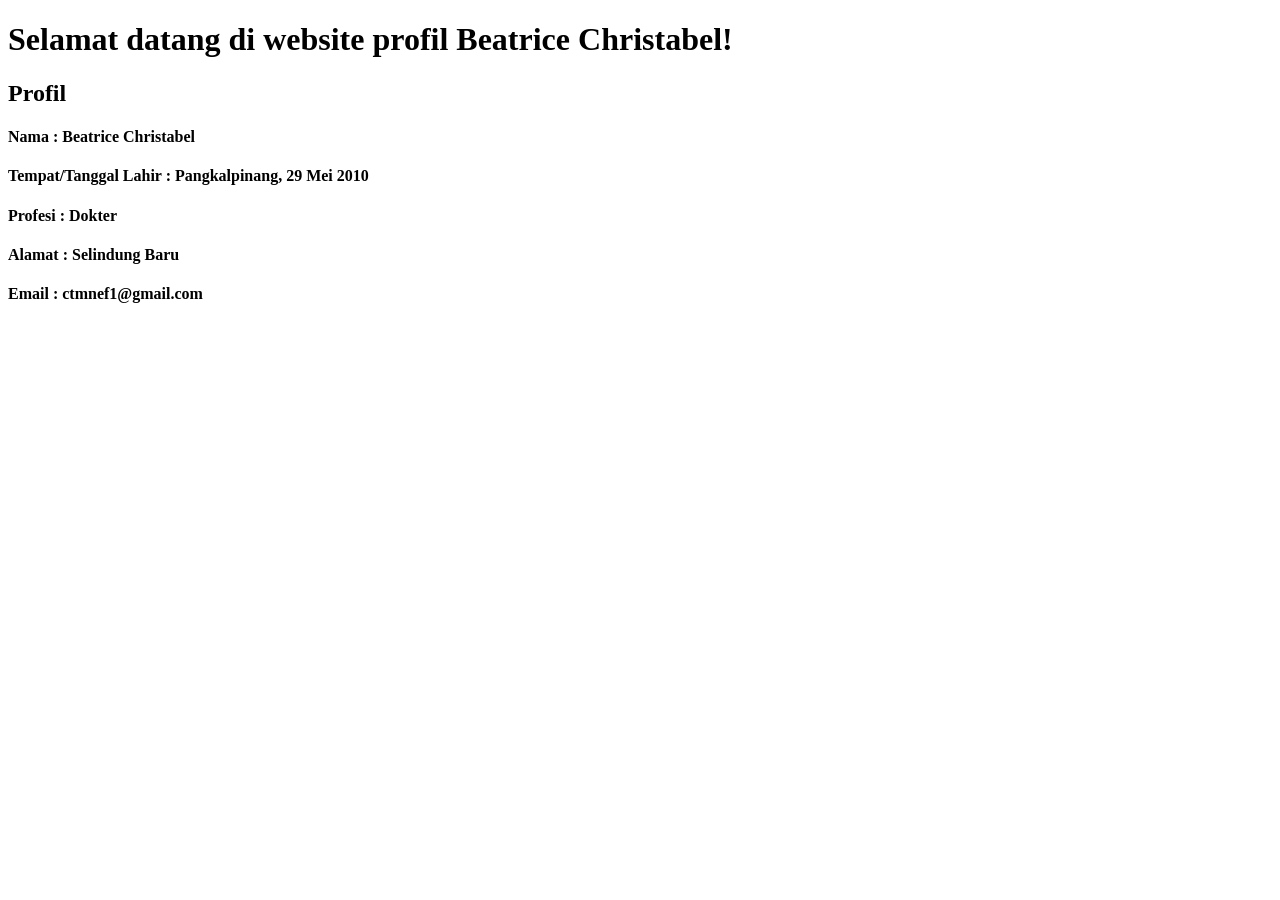
==== index.html @ 9c0854cb "first commit" ====
<!DOCTYPE html>
<html lang="en">
<head>
    <meta charset="UTF-8">
    <meta name="viewport" content="width=device-width, initial-scale=1.0">
    <title>profil - Beatrice Christabel</title>
</head>
<body>
    <h1> Selamat datang di website profil Beatrice Christabel!</h1>
    <h2>Profil</h2>
    <h4>Nama : Beatrice Christabel</h4>
    <h4>Tempat/Tanggal Lahir : Pangkalpinang, 29 Mei 2010</h4>
    <h4>Profesi : Dokter</h4>
    <h4>Alamat : Selindung Baru</h4>
    <h4>Email : ctmnef1@gmail.com</h4> 
</body>
</html>
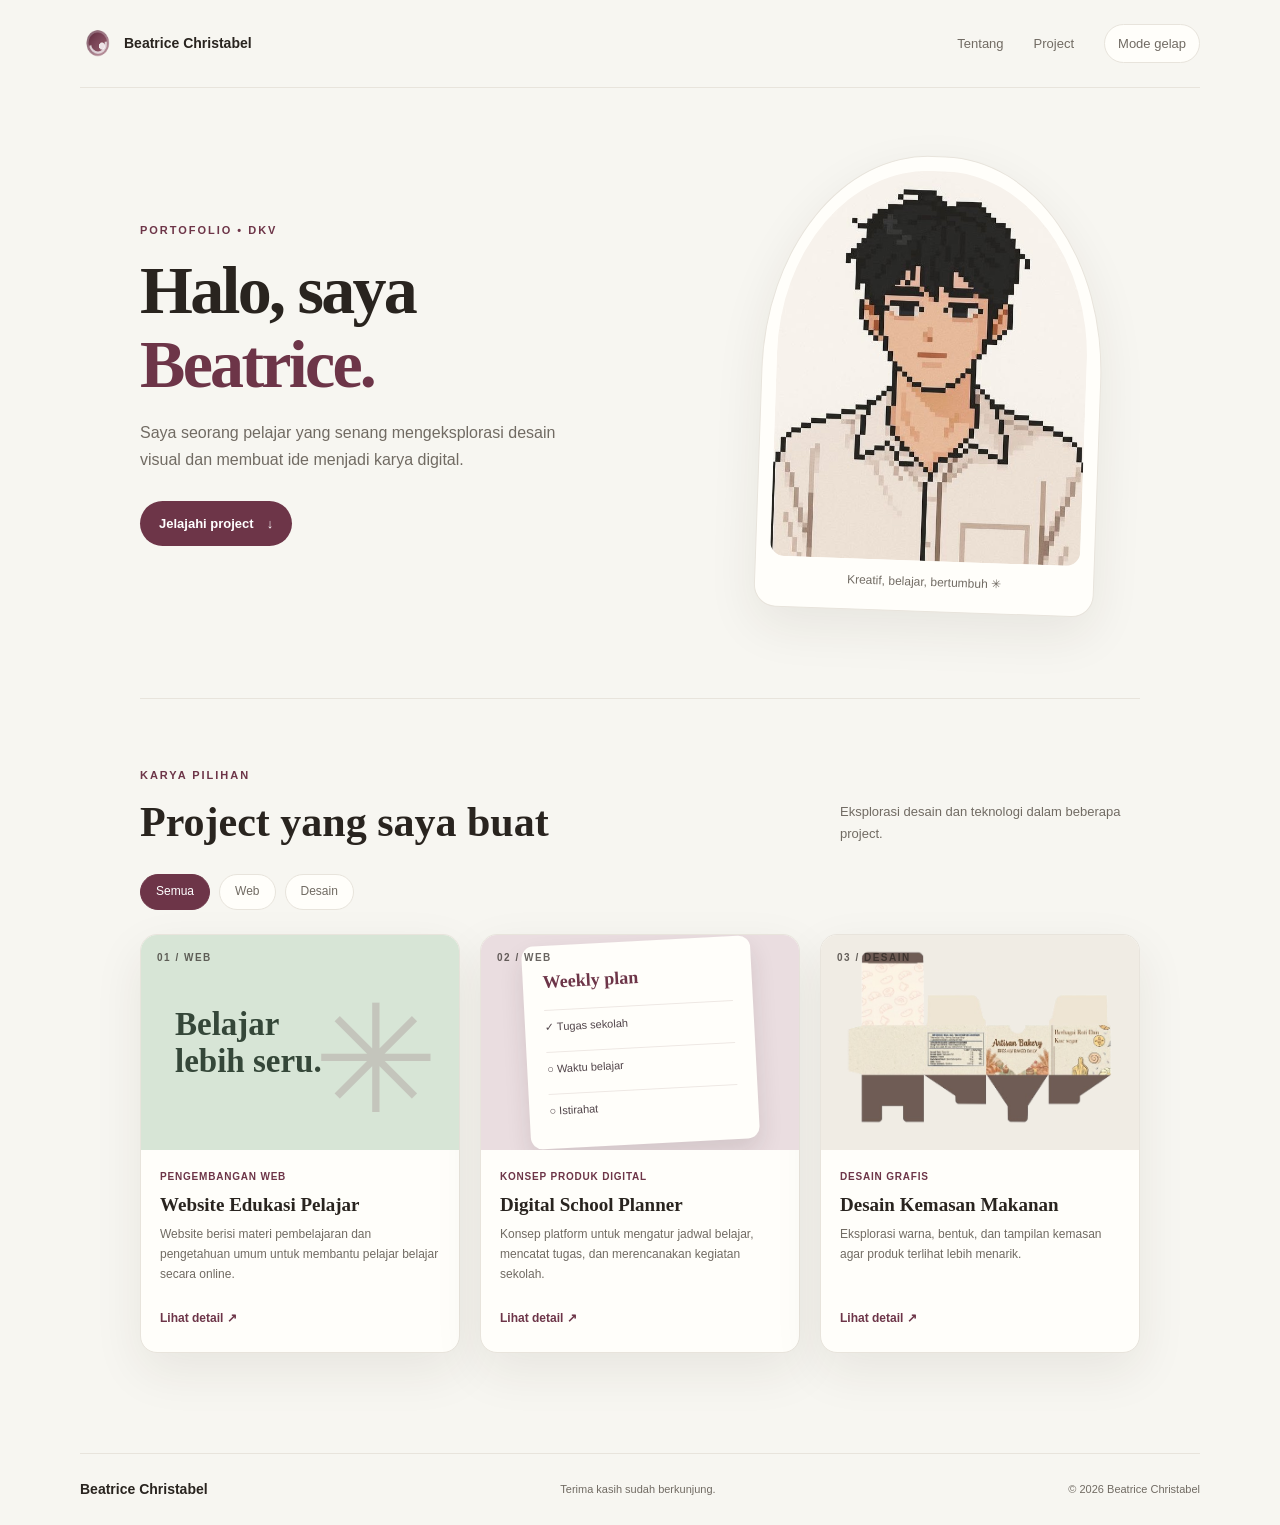
==== commit 35a49d82: "Add portfolio pages and styles; implement theme toggle and project filtering" ====
--- a/index.html
+++ b/index.html
@@ -1,17 +1,109 @@
 <!DOCTYPE html>
-<html lang="en">
+<html lang="id">
 <head>
     <meta charset="UTF-8">
     <meta name="viewport" content="width=device-width, initial-scale=1.0">
-    <title>profil - Beatrice Christabel</title>
+    <meta name="description" content="Portofolio Beatrice Christabel, berisi karya desain grafis dan proyek digital.">
+    <title>Portofolio — Beatrice Christabel</title>
+    <link rel="icon" type="image/png" href="assets/images/favicon.png">
+    <link rel="stylesheet" href="css/style.css">
+    <script src="js/main.js" defer></script>
 </head>
 <body>
-    <h1> Selamat datang di website profil Beatrice Christabel!</h1>
-    <h2>Profil</h2>
-    <h4>Nama : Beatrice Christabel</h4>
-    <h4>Tempat/Tanggal Lahir : Pangkalpinang, 29 Mei 2010</h4>
-    <h4>Profesi : Dokter</h4>
-    <h4>Alamat : Selindung Baru</h4>
-    <h4>Email : ctmnef1@gmail.com</h4> 
+    <header class="site-header">
+        <a class="brand" href="index.html" aria-label="Beranda Beatrice Christabel">
+            <img src="assets/images/favicon.png" alt="" width="34" height="34">
+            <span>Beatrice Christabel</span>
+        </a>
+        <nav class="site-nav" aria-label="Navigasi utama">
+            <a href="#about">Tentang</a>
+            <a href="#projects">Project</a>
+            <button class="theme-toggle" type="button" aria-pressed="false">Mode gelap</button>
+        </nav>
+    </header>
+
+    <main>
+        <section class="hero" id="about">
+            <div class="hero-copy">
+                <p class="eyebrow">PORTOFOLIO • DKV</p>
+                <h1>Halo, saya <span>Beatrice.</span></h1>
+                <p class="hero-intro">Saya seorang pelajar yang senang mengeksplorasi desain visual dan membuat ide menjadi karya digital.</p>
+                <a class="button button-primary" href="#projects">Jelajahi project <span aria-hidden="true">↓</span></a>
+            </div>
+            <div class="portrait-frame">
+                <img src="assets/images/profile-photo.jpg" alt="Foto Beatrice Christabel" width="420" height="520">
+                <span class="portrait-note">Kreatif, belajar, bertumbuh ✳</span>
+            </div>
+        </section>
+
+        <section class="projects-section" id="projects">
+            <div class="section-heading">
+                <div>
+                    <p class="eyebrow">KARYA PILIHAN</p>
+                    <h2>Project yang saya buat</h2>
+                </div>
+                <p class="section-intro">Eksplorasi desain dan teknologi dalam beberapa project.</p>
+            </div>
+
+            <div class="project-filters" role="group" aria-label="Filter project">
+                <button class="filter-button is-active" type="button" data-filter="all" aria-pressed="true">Semua</button>
+                <button class="filter-button" type="button" data-filter="web" aria-pressed="false">Web</button>
+                <button class="filter-button" type="button" data-filter="desain" aria-pressed="false">Desain</button>
+            </div>
+
+            <div class="project-grid">
+                <article class="project-card" data-category="web">
+                    <a class="project-visual visual-learning" href="projects/website-edukasi.html" aria-label="Lihat detail Website Edukasi Pelajar">
+                        <span class="visual-label">01 / WEB</span>
+                        <span class="visual-title">Belajar<br>lebih seru.</span>
+                        <span class="visual-decoration" aria-hidden="true">✳</span>
+                    </a>
+                    <div class="project-content">
+                        <p class="project-category">Pengembangan web</p>
+                        <h3>Website Edukasi Pelajar</h3>
+                        <p>Website berisi materi pembelajaran dan pengetahuan umum untuk membantu pelajar belajar secara online.</p>
+                        <a class="text-link" href="projects/website-edukasi.html">Lihat detail <span aria-hidden="true">↗</span></a>
+                    </div>
+                </article>
+
+                <article class="project-card" data-category="web">
+                    <a class="project-visual visual-planner" href="projects/digital-school-planner.html" aria-label="Lihat detail Digital School Planner">
+                        <span class="visual-label">02 / WEB</span>
+                        <span class="planner-sheet" aria-hidden="true">
+                            <span class="planner-heading">Weekly plan</span>
+                            <span class="planner-line">✓ Tugas sekolah</span>
+                            <span class="planner-line">○ Waktu belajar</span>
+                            <span class="planner-line">○ Istirahat</span>
+                        </span>
+                    </a>
+                    <div class="project-content">
+                        <p class="project-category">Konsep produk digital</p>
+                        <h3>Digital School Planner</h3>
+                        <p>Konsep platform untuk mengatur jadwal belajar, mencatat tugas, dan merencanakan kegiatan sekolah.</p>
+                        <a class="text-link" href="projects/digital-school-planner.html">Lihat detail <span aria-hidden="true">↗</span></a>
+                    </div>
+                </article>
+
+                <article class="project-card" data-category="desain">
+                    <a class="project-visual visual-packaging" href="projects/desain-kemasan.html" aria-label="Lihat detail Desain Kemasan Makanan">
+                        <span class="visual-label">03 / DESAIN</span>
+                        <img src="assets/images/food-packaging.png" alt="Desain kemasan makanan" loading="lazy" width="800" height="600">
+                    </a>
+                    <div class="project-content">
+                        <p class="project-category">Desain grafis</p>
+                        <h3>Desain Kemasan Makanan</h3>
+                        <p>Eksplorasi warna, bentuk, dan tampilan kemasan agar produk terlihat lebih menarik.</p>
+                        <a class="text-link" href="projects/desain-kemasan.html">Lihat detail <span aria-hidden="true">↗</span></a>
+                    </div>
+                </article>
+            </div>
+        </section>
+    </main>
+
+    <footer class="site-footer">
+        <a class="brand" href="index.html">Beatrice Christabel</a>
+        <p>Terima kasih sudah berkunjung.</p>
+        <p>© <span data-current-year>2026</span> Beatrice Christabel</p>
+    </footer>
 </body>
-</html>+</html>
--- a/css/style.css
+++ b/css/style.css
@@ -0,0 +1,636 @@
+:root {
+    color-scheme: light;
+    --page: #f7f6f1;
+    --surface: #fffefa;
+    --ink: #29241f;
+    --muted: #716b63;
+    --accent: #6d3548;
+    --accent-soft: #eadde0;
+    --line: #e8e4dc;
+    --shadow: 0 18px 50px rgba(49, 37, 31, 0.08);
+}
+
+:root[data-theme="dark"] {
+    color-scheme: dark;
+    --page: #1e1b1b;
+    --surface: #292525;
+    --ink: #f5eee8;
+    --muted: #c1b6ae;
+    --accent: #e3a8b8;
+    --accent-soft: #443239;
+    --line: #403a38;
+    --shadow: 0 18px 50px rgba(0, 0, 0, 0.2);
+}
+
+* {
+    box-sizing: border-box;
+}
+
+html {
+    scroll-behavior: smooth;
+}
+
+body {
+    margin: 0;
+    background: var(--page);
+    color: var(--ink);
+    font-family: 'DM Sans', 'Segoe UI', sans-serif;
+    line-height: 1.65;
+    transition: background-color 0.25s, color 0.25s;
+}
+
+a {
+    color: inherit;
+}
+
+button {
+    font: inherit;
+}
+
+.site-header,
+.site-footer {
+    width: min(1120px, calc(100% - 48px));
+    margin: 0 auto;
+}
+
+.site-header {
+    min-height: 88px;
+    display: flex;
+    align-items: center;
+    justify-content: space-between;
+    border-bottom: 1px solid var(--line);
+}
+
+.brand {
+    display: inline-flex;
+    align-items: center;
+    gap: 10px;
+    color: var(--ink);
+    font-size: 14px;
+    font-weight: 700;
+    text-decoration: none;
+}
+
+.brand img {
+    border-radius: 9px;
+}
+
+.site-nav {
+    display: flex;
+    align-items: center;
+    gap: 30px;
+    font-size: 13px;
+}
+
+.site-nav a,
+.theme-toggle {
+    color: var(--muted);
+    text-decoration: none;
+}
+
+.site-nav a:hover,
+.theme-toggle:hover {
+    color: var(--accent);
+}
+
+.theme-toggle {
+    padding: 8px 13px;
+    border: 1px solid var(--line);
+    border-radius: 999px;
+    background: var(--surface);
+    cursor: pointer;
+}
+
+.hero,
+.projects-section,
+.detail-main {
+    width: min(1000px, calc(100% - 48px));
+    margin: 0 auto;
+}
+
+.hero {
+    min-height: 560px;
+    display: grid;
+    grid-template-columns: 1.1fr 0.9fr;
+    align-items: center;
+    gap: 70px;
+    padding: 68px 0 86px;
+}
+
+.eyebrow {
+    margin: 0 0 13px;
+    color: var(--accent);
+    font-size: 11px;
+    font-weight: 700;
+    letter-spacing: 0.18em;
+}
+
+h1,
+h2,
+h3,
+p {
+    margin-top: 0;
+}
+
+h1,
+h2,
+.detail-title {
+    font-family: 'Playfair Display', Georgia, serif;
+}
+
+.hero h1 {
+    margin-bottom: 18px;
+    font-size: clamp(42px, 6vw, 68px);
+    line-height: 1.1;
+    letter-spacing: -0.04em;
+}
+
+.hero h1 span {
+    color: var(--accent);
+}
+
+.hero-intro {
+    max-width: 430px;
+    margin-bottom: 28px;
+    color: var(--muted);
+    font-size: 16px;
+}
+
+.button {
+    display: inline-flex;
+    align-items: center;
+    gap: 13px;
+    padding: 12px 19px;
+    border-radius: 999px;
+    font-size: 13px;
+    font-weight: 600;
+    text-decoration: none;
+    transition: transform 0.2s, background-color 0.2s;
+}
+
+.button:hover {
+    transform: translateY(-2px);
+}
+
+.button-primary {
+    background: var(--accent);
+    color: #fff;
+}
+
+.portrait-frame {
+    position: relative;
+    justify-self: center;
+    width: min(100%, 340px);
+    padding: 14px;
+    background: var(--surface);
+    border: 1px solid var(--line);
+    border-radius: 48% 48% 22px 22px;
+    box-shadow: var(--shadow);
+    transform: rotate(2deg);
+}
+
+.portrait-frame img {
+    display: block;
+    width: 100%;
+    height: 390px;
+    border-radius: 48% 48% 14px 14px;
+    object-fit: cover;
+}
+
+.portrait-note {
+    display: block;
+    padding: 12px 5px 4px;
+    color: var(--muted);
+    font-size: 12px;
+    text-align: center;
+}
+
+.projects-section {
+    padding: 67px 0 100px;
+    border-top: 1px solid var(--line);
+}
+
+.section-heading {
+    display: flex;
+    align-items: end;
+    justify-content: space-between;
+    gap: 30px;
+    margin-bottom: 27px;
+}
+
+.section-heading h2 {
+    margin: 0;
+    font-size: clamp(30px, 4vw, 42px);
+    line-height: 1.2;
+}
+
+.section-intro {
+    max-width: 300px;
+    margin: 0 0 3px;
+    color: var(--muted);
+    font-size: 13px;
+}
+
+.project-filters {
+    display: flex;
+    gap: 9px;
+    margin-bottom: 24px;
+}
+
+.filter-button {
+    padding: 7px 15px;
+    border: 1px solid var(--line);
+    border-radius: 999px;
+    background: var(--surface);
+    color: var(--muted);
+    font-size: 12px;
+    cursor: pointer;
+}
+
+.filter-button.is-active,
+.filter-button:hover {
+    border-color: var(--accent);
+    background: var(--accent);
+    color: #fff;
+}
+
+.project-grid {
+    display: grid;
+    grid-template-columns: repeat(3, minmax(0, 1fr));
+    gap: 20px;
+}
+
+.project-card {
+    overflow: hidden;
+    border: 1px solid var(--line);
+    border-radius: 17px;
+    background: var(--surface);
+    box-shadow: var(--shadow);
+    transition: transform 0.25s, box-shadow 0.25s;
+}
+
+.project-card:hover {
+    transform: translateY(-5px);
+    box-shadow: 0 22px 52px rgba(49, 37, 31, 0.13);
+}
+
+.project-card[hidden] {
+    display: none;
+}
+
+.project-visual {
+    position: relative;
+    display: flex;
+    min-height: 215px;
+    overflow: hidden;
+    align-items: center;
+    justify-content: center;
+    text-decoration: none;
+}
+
+.visual-label {
+    position: absolute;
+    z-index: 1;
+    top: 15px;
+    left: 16px;
+    color: rgba(41, 36, 31, 0.7);
+    font-size: 10px;
+    font-weight: 700;
+    letter-spacing: 0.15em;
+}
+
+.visual-learning {
+    justify-content: flex-start;
+    padding: 34px;
+    background: #d7e5d6;
+    color: #354739;
+}
+
+.visual-title {
+    font-family: 'Playfair Display', Georgia, serif;
+    font-size: 33px;
+    font-weight: 700;
+    line-height: 1.12;
+}
+
+.visual-decoration {
+    position: absolute;
+    right: 20px;
+    bottom: -34px;
+    color: rgba(109, 53, 72, 0.18);
+    font-size: 150px;
+}
+
+.visual-planner {
+    background: #eadde0;
+}
+
+.planner-sheet {
+    display: grid;
+    width: 72%;
+    gap: 9px;
+    padding: 22px 20px;
+    border-radius: 12px;
+    background: #fffefa;
+    box-shadow: 0 12px 25px rgba(49, 37, 31, 0.12);
+    color: #51454a;
+    transform: rotate(-3deg);
+}
+
+.planner-heading {
+    margin-bottom: 3px;
+    color: #6d3548;
+    font-family: 'Playfair Display', Georgia, serif;
+    font-size: 18px;
+    font-weight: 700;
+}
+
+.planner-line {
+    padding: 7px 0;
+    border-top: 1px solid #eee8e4;
+    font-size: 11px;
+}
+
+.visual-packaging {
+    background: #f0ece4;
+}
+
+.visual-packaging img {
+    width: 100%;
+    height: 215px;
+    object-fit: contain;
+    padding: 13px;
+}
+
+.project-content {
+    padding: 19px 19px 21px;
+}
+
+.project-category {
+    margin-bottom: 7px;
+    color: var(--accent);
+    font-size: 10px;
+    font-weight: 700;
+    letter-spacing: 0.08em;
+    text-transform: uppercase;
+}
+
+.project-content h3 {
+    margin-bottom: 8px;
+    font-family: 'Playfair Display', Georgia, serif;
+    font-size: 19px;
+    line-height: 1.3;
+}
+
+.project-content > p:not(.project-category) {
+    min-height: 63px;
+    margin-bottom: 16px;
+    color: var(--muted);
+    font-size: 12px;
+}
+
+.text-link {
+    color: var(--accent);
+    font-size: 12px;
+    font-weight: 700;
+    text-decoration: none;
+}
+
+.text-link:hover {
+    text-decoration: underline;
+}
+
+.site-footer {
+    display: flex;
+    align-items: center;
+    justify-content: space-between;
+    gap: 20px;
+    padding: 24px 0;
+    border-top: 1px solid var(--line);
+    color: var(--muted);
+    font-size: 11px;
+}
+
+.site-footer p {
+    margin: 0;
+}
+
+.detail-main {
+    min-height: calc(100vh - 180px);
+    padding: 70px 0 90px;
+}
+
+.back-link {
+    display: inline-block;
+    margin-bottom: 34px;
+    color: var(--accent);
+    font-size: 13px;
+    font-weight: 600;
+    text-decoration: none;
+}
+
+.detail-title {
+    max-width: 750px;
+    margin-bottom: 15px;
+    font-size: clamp(38px, 6vw, 60px);
+    line-height: 1.12;
+}
+
+.detail-lead {
+    max-width: 700px;
+    margin-bottom: 34px;
+    color: var(--muted);
+    font-size: 17px;
+}
+
+.detail-artwork {
+    display: flex;
+    min-height: 330px;
+    align-items: center;
+    justify-content: center;
+    overflow: hidden;
+    margin-bottom: 45px;
+    border: 1px solid var(--line);
+    border-radius: 20px;
+    background: var(--surface);
+}
+
+.detail-artwork img {
+    display: block;
+    max-width: 100%;
+    max-height: 480px;
+    object-fit: contain;
+}
+
+.detail-artwork .visual-title {
+    font-size: clamp(42px, 8vw, 76px);
+}
+
+.detail-copy {
+    display: grid;
+    grid-template-columns: 1fr 1fr;
+    gap: 50px;
+}
+
+.detail-copy h2 {
+    margin-bottom: 11px;
+    font-size: 24px;
+}
+
+.detail-copy p,
+.detail-copy li {
+    color: var(--muted);
+    font-size: 14px;
+}
+
+.detail-copy ul {
+    padding-left: 19px;
+}
+
+.detail-meta {
+    display: flex;
+    flex-wrap: wrap;
+    gap: 9px;
+    margin-bottom: 20px;
+}
+
+.detail-meta span {
+    padding: 6px 12px;
+    border: 1px solid var(--line);
+    border-radius: 999px;
+    color: var(--muted);
+    font-size: 11px;
+}
+
+@media (max-width: 760px) {
+    .hero {
+        min-height: 0;
+        grid-template-columns: 1fr 0.75fr;
+        gap: 30px;
+        padding: 58px 0 68px;
+    }
+
+    .portrait-frame img {
+        height: 300px;
+    }
+
+    .project-grid {
+        grid-template-columns: repeat(2, minmax(0, 1fr));
+    }
+
+    .project-card:last-child {
+        grid-column: span 2;
+    }
+
+    .project-card:last-child .project-visual,
+    .project-card:last-child .visual-packaging img {
+        height: 260px;
+    }
+}
+
+@media (max-width: 560px) {
+    .site-header,
+    .site-footer,
+    .hero,
+    .projects-section,
+    .detail-main {
+        width: min(100% - 32px, 1000px);
+    }
+
+    .site-header {
+        min-height: 72px;
+    }
+
+    .brand {
+        font-size: 12px;
+    }
+
+    .brand img {
+        width: 28px;
+        height: 28px;
+    }
+
+    .site-nav {
+        gap: 13px;
+        font-size: 12px;
+    }
+
+    .theme-toggle {
+        padding: 7px 9px;
+        font-size: 11px;
+    }
+
+    .hero {
+        grid-template-columns: 1fr;
+        gap: 35px;
+        padding: 55px 0 64px;
+    }
+
+    .hero h1 {
+        font-size: 49px;
+    }
+
+    .portrait-frame {
+        width: min(75%, 290px);
+    }
+
+    .portrait-frame img {
+        height: 310px;
+    }
+
+    .projects-section {
+        padding: 53px 0 70px;
+    }
+
+    .section-heading {
+        display: block;
+    }
+
+    .section-intro {
+        margin-top: 13px;
+    }
+
+    .project-grid {
+        grid-template-columns: 1fr;
+    }
+
+    .project-card:last-child {
+        grid-column: auto;
+    }
+
+    .project-card:last-child .project-visual,
+    .project-card:last-child .visual-packaging img {
+        height: 215px;
+    }
+
+    .project-content > p:not(.project-category) {
+        min-height: 0;
+    }
+
+    .site-footer {
+        flex-wrap: wrap;
+        gap: 7px 16px;
+    }
+
+    .detail-main {
+        padding-top: 48px;
+    }
+
+    .detail-artwork {
+        min-height: 230px;
+    }
+
+    .detail-copy {
+        grid-template-columns: 1fr;
+        gap: 22px;
+    }
+}
+
+@media (prefers-reduced-motion: reduce) {
+    *,
+    *::before,
+    *::after {
+        scroll-behavior: auto !important;
+        transition-duration: 0.01ms !important;
+    }
+}
